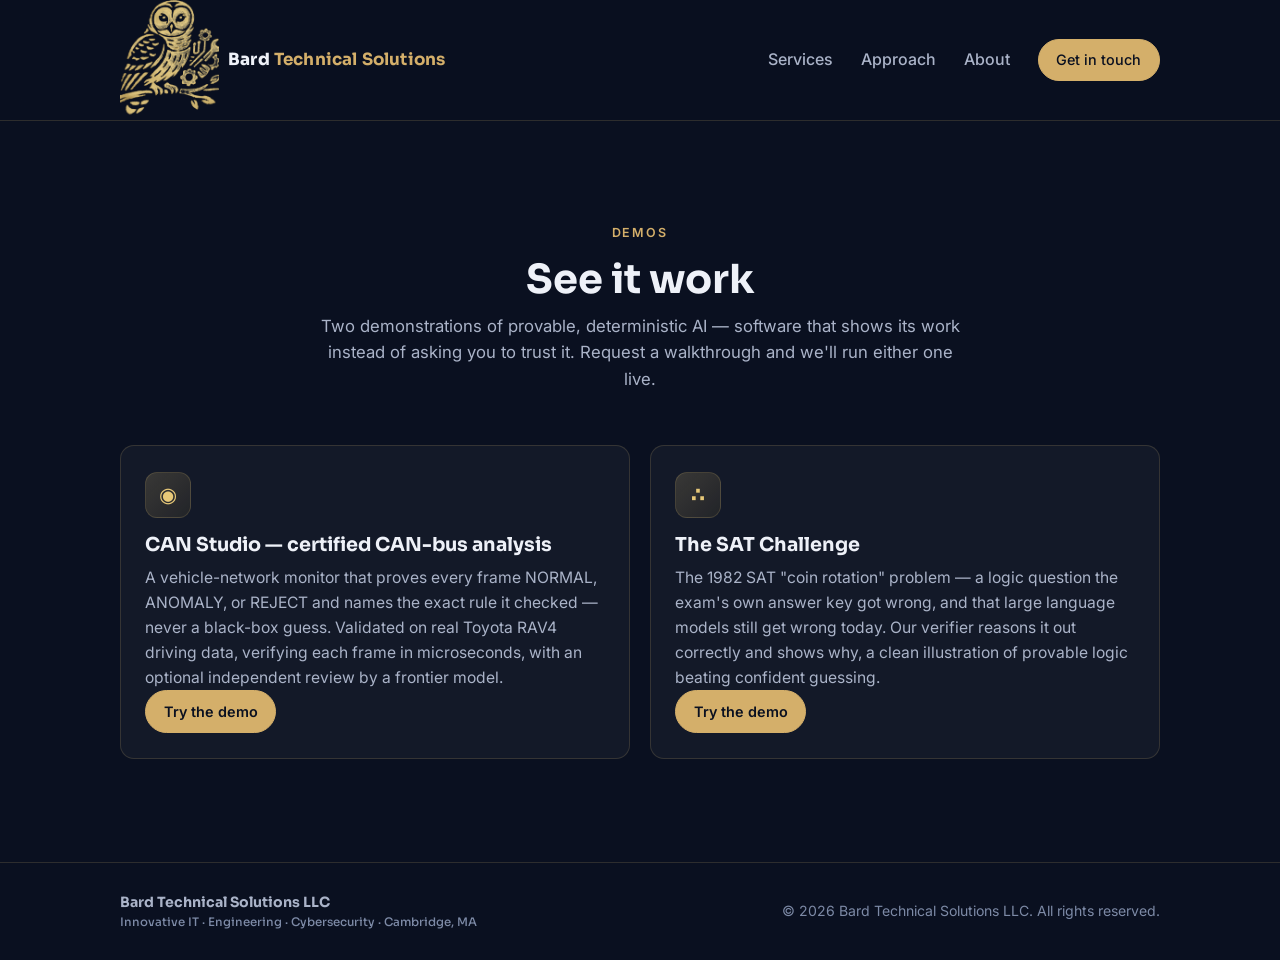
==== demos/index.html @ 3c9eb7fe "Add CAN Studio live-capture demo (v1.3.7) Interactive demos/can/ page rebranded to the main site (na" ====
<!DOCTYPE html>
<html lang="en">
<head>
  <meta charset="UTF-8" />
  <meta name="viewport" content="width=device-width, initial-scale=1.0" />
  <title>Demos — Bard Technical Solutions LLC</title>
  <meta name="description" content="Live demonstrations from Bard Technical Solutions: certified CAN-bus analysis and provable logic that catches what large language models miss." />
  <meta name="theme-color" content="#0b1220" />
  <link rel="icon" href="../assets/favicon.png" type="image/png" />
  <link rel="preconnect" href="https://fonts.googleapis.com" />
  <link rel="preconnect" href="https://fonts.gstatic.com" crossorigin />
  <link
    href="https://fonts.googleapis.com/css2?family=Inter:wght@400;500;600;700;800&family=Sora:wght@600;700;800&display=swap"
    rel="stylesheet"
  />
  <link rel="stylesheet" href="../styles.css" />
</head>
<body>
  <a class="skip-link" href="#main">Skip to content</a>

  <!-- ============ Header / Nav ============ -->
  <header class="site-header" id="top">
    <div class="container nav">
      <a class="brand" href="../" aria-label="Bard Technical Solutions home">
        <img class="brand__mark" src="../assets/owl.png" width="99" height="120" alt="" aria-hidden="true" />
        <span class="brand__text">
          Bard<span class="brand__accent"> Technical Solutions</span>
        </span>
      </a>
      <nav id="nav-menu" class="nav__menu" aria-label="Primary">
        <a href="../#services">Services</a>
        <a href="../#approach">Approach</a>
        <a href="../#about">About</a>
        <a class="btn btn--small" href="../#contact">Get in touch</a>
      </nav>
    </div>
  </header>

  <main id="main">
    <section class="section">
      <div class="container">
        <header class="section__head">
          <p class="eyebrow">Demos</p>
          <h2>See it work</h2>
          <p class="section__sub">
            Two demonstrations of provable, deterministic AI — software that shows its work
            instead of asking you to trust it. Request a walkthrough and we'll run either one live.
          </p>
        </header>

        <div class="grid grid--cards">
          <!-- Demo 1 — CAN Studio -->
          <article class="card card--pillar">
            <div class="card__icon" aria-hidden="true">◉</div>
            <h3>CAN Studio — certified CAN-bus analysis</h3>
            <p>
              A vehicle-network monitor that proves every frame NORMAL, ANOMALY, or REJECT and names
              the exact rule it checked — never a black-box guess. Validated on real Toyota RAV4
              driving data, verifying each frame in microseconds, with an optional independent review
              by a frontier model.
            </p>
            <p><a class="btn btn--small" href="can/">Try the demo</a></p>
          </article>

          <!-- Demo 2 — The SAT Challenge -->
          <article class="card card--pillar">
            <div class="card__icon" aria-hidden="true">∴</div>
            <h3>The SAT Challenge</h3>
            <p>
              The 1982 SAT "coin rotation" problem — a logic question the exam's own answer key got
              wrong, and that large language models still get wrong today. Our verifier reasons it out
              correctly and shows why, a clean illustration of provable logic beating confident
              guessing.
            </p>
            <p><a class="btn btn--small" href="sat/">Try the demo</a></p>
          </article>
        </div>
      </div>
    </section>
  </main>

  <!-- ============ Footer ============ -->
  <footer class="site-footer">
    <div class="container footer">
      <span class="footer__brand">
        Bard Technical Solutions LLC
        <small style="display:block;font-weight:500;color:var(--text-faint);">Innovative IT · Engineering · Cybersecurity · Cambridge, MA</small>
      </span>
      <span class="footer__meta">
        © <span data-year></span> Bard Technical Solutions LLC. All rights reserved.
      </span>
    </div>
  </footer>

  <script src="../main.js"></script>
</body>
</html>
---- styles.css ----
/* ============================================================
   Bard Technical Solutions LLC — landing page styles
   Palette taken from the company business card: deep navy + gold.
   ============================================================ */

:root {
  /* Brand palette */
  --navy-900: #0a1020;
  --navy-800: #0d152b;
  --navy-700: #122046;
  --navy-600: #1a2c5a;
  --gold-300: #e7c878;
  --gold-400: #d4af6a;
  --gold-500: #cda44e;
  --gold-600: #a9842f;

  /* Semantic */
  --bg: var(--navy-900);
  --bg-alt: var(--navy-800);
  --surface: rgba(255, 255, 255, 0.04);
  --surface-hover: rgba(231, 200, 120, 0.08);
  --border: rgba(231, 200, 120, 0.16);
  --accent: var(--gold-400);
  --accent-strong: var(--gold-300);
  --text: #eef1f8;
  --text-muted: #aab3c8;
  --text-faint: #7d8aa6;

  /* Layout */
  --maxw: 1120px;
  --radius: 14px;
  --radius-sm: 10px;
  --shadow: 0 18px 50px rgba(0, 0, 0, 0.45);

  --font-sans: "Inter", system-ui, -apple-system, Segoe UI, Roboto, sans-serif;
  --font-display: "Sora", var(--font-sans);
}

/* ---------- Reset ---------- */
*,
*::before,
*::after { box-sizing: border-box; }

html { scroll-behavior: smooth; }
@media (prefers-reduced-motion: reduce) {
  html { scroll-behavior: auto; }
  * { animation: none !important; transition: none !important; }
}

body {
  margin: 0;
  font-family: var(--font-sans);
  color: var(--text);
  background: var(--bg);
  line-height: 1.6;
  -webkit-font-smoothing: antialiased;
  text-rendering: optimizeLegibility;
}

img { max-width: 100%; display: block; }
h1, h2, h3 { font-family: var(--font-display); line-height: 1.15; margin: 0; }
p { margin: 0; }
a { color: inherit; text-decoration: none; }

/* ---------- Layout helpers ---------- */
.container {
  width: 100%;
  max-width: var(--maxw);
  margin-inline: auto;
  padding-inline: clamp(1.1rem, 4vw, 2.5rem);
}

.section { padding-block: clamp(3.5rem, 8vw, 6.5rem); }
.section--alt { background: var(--bg-alt); }

.section__head {
  max-width: 640px;
  margin: 0 auto clamp(2rem, 5vw, 3.25rem);
  text-align: center;
}
.section__head h2 { font-size: clamp(1.7rem, 3.5vw, 2.5rem); margin-bottom: 0.6rem; }
.section__sub { color: var(--text-muted); font-size: 1.05rem; }

.eyebrow {
  text-transform: uppercase;
  letter-spacing: 0.16em;
  font-size: 0.78rem;
  font-weight: 600;
  color: var(--accent);
  margin-bottom: 0.85rem;
}

/* ---------- Skip link ---------- */
.skip-link {
  position: absolute;
  left: -999px;
  top: 0;
  background: var(--accent);
  color: var(--navy-900);
  padding: 0.6rem 1rem;
  border-radius: 0 0 var(--radius-sm) 0;
  font-weight: 600;
  z-index: 200;
}
.skip-link:focus { left: 0; }

/* ---------- Buttons ---------- */
.btn {
  --btn-bg: var(--accent);
  --btn-fg: var(--navy-900);
  display: inline-flex;
  align-items: center;
  justify-content: center;
  gap: 0.5rem;
  background: var(--btn-bg);
  color: var(--btn-fg);
  font-weight: 600;
  font-size: 0.98rem;
  padding: 0.8rem 1.5rem;
  border-radius: 999px;
  border: 1.5px solid var(--btn-bg);
  cursor: pointer;
  transition: transform 0.15s ease, box-shadow 0.15s ease, background 0.15s ease;
}
.btn:hover { transform: translateY(-2px); box-shadow: 0 10px 26px rgba(212, 175, 106, 0.28); }
.btn:focus-visible { outline: 3px solid var(--accent-strong); outline-offset: 3px; }

.btn--ghost {
  --btn-bg: transparent;
  --btn-fg: var(--text);
  border-color: var(--border);
}
.btn--ghost:hover { background: var(--surface-hover); box-shadow: none; border-color: var(--accent); }

.btn--small { padding: 0.55rem 1.1rem; font-size: 0.9rem; }
.btn--lg { padding: 0.95rem 2rem; font-size: 1.05rem; }

/* ---------- Splash (featured links) ---------- */
.splash {
  position: relative;
  padding-block: clamp(2.5rem, 6vw, 4rem);
  text-align: center;
  background:
    radial-gradient(900px 400px at 50% -20%, rgba(212, 175, 106, 0.16), transparent 60%),
    linear-gradient(180deg, var(--navy-800), var(--navy-900));
  border-bottom: 1px solid var(--border);
}
.splash__title {
  font-size: clamp(1.6rem, 4vw, 2.4rem);
  margin-bottom: clamp(1.5rem, 4vw, 2.25rem);
}
.splash__grid {
  display: grid;
  gap: 1.1rem;
  grid-template-columns: repeat(auto-fit, minmax(240px, 1fr));
  text-align: left;
}
.splash__card {
  display: flex;
  flex-direction: column;
  gap: 0.5rem;
  padding: 1.5rem 1.4rem;
  background: var(--surface);
  border: 1px solid var(--border);
  border-radius: var(--radius);
  transition: transform 0.18s ease, border-color 0.18s ease, background 0.18s ease;
}
.splash__card:hover { transform: translateY(-4px); border-color: var(--accent); background: var(--surface-hover); }
.splash__card:focus-visible { outline: 3px solid var(--accent-strong); outline-offset: 3px; }
.splash__icon { font-size: 1.6rem; line-height: 1; }
.splash__card h3 { font-size: 1.15rem; }
.splash__card p { color: var(--text-muted); font-size: 0.95rem; flex: 1; }
.splash__cta { margin-top: 0.35rem; font-weight: 700; color: var(--accent-strong); }

/* ---------- Header / Nav ---------- */
.site-header {
  position: sticky;
  top: 0;
  z-index: 100;
  background: rgba(10, 16, 32, 0.82);
  backdrop-filter: blur(12px);
  border-bottom: 1px solid var(--border);
}
.nav {
  display: flex;
  align-items: center;
  justify-content: space-between;
  min-height: 68px;
}
.brand { display: inline-flex; align-items: center; gap: 0.6rem; }
.brand__mark { width: auto; height: 120px; }
.brand__text { font-family: var(--font-display); font-weight: 800; font-size: 1.05rem; letter-spacing: 0.01em; }
.brand__accent { color: var(--accent); font-weight: 700; }

.nav__menu { display: flex; align-items: center; gap: 1.75rem; }
.nav__menu a { font-weight: 500; color: var(--text-muted); transition: color 0.15s ease; }
.nav__menu a:hover { color: var(--text); }
.nav__menu a.btn { color: var(--navy-900); }

.nav__toggle {
  display: none;
  flex-direction: column;
  justify-content: center;
  gap: 5px;
  width: 44px;
  height: 44px;
  background: none;
  border: 1px solid var(--border);
  border-radius: 10px;
  cursor: pointer;
}
.nav__toggle span {
  width: 20px;
  height: 2px;
  background: var(--text);
  margin-inline: auto;
  transition: transform 0.2s ease, opacity 0.2s ease;
}
.nav__toggle[aria-expanded="true"] span:nth-child(1) { transform: translateY(7px) rotate(45deg); }
.nav__toggle[aria-expanded="true"] span:nth-child(2) { opacity: 0; }
.nav__toggle[aria-expanded="true"] span:nth-child(3) { transform: translateY(-7px) rotate(-45deg); }

/* ---------- Hero ---------- */
.hero {
  position: relative;
  overflow: hidden;
  padding-block: clamp(4rem, 11vw, 8rem);
  background:
    radial-gradient(1100px 520px at 78% -10%, rgba(212, 175, 106, 0.14), transparent 60%),
    linear-gradient(180deg, var(--navy-800), var(--navy-900));
}
.hero__inner { position: relative; z-index: 2; max-width: 760px; }
.hero__title {
  font-size: clamp(2.3rem, 6vw, 4.1rem);
  letter-spacing: -0.02em;
  margin-bottom: 1.25rem;
}
.hero__lede {
  font-size: clamp(1.05rem, 2vw, 1.3rem);
  color: var(--text-muted);
  max-width: 60ch;
  margin-bottom: 2rem;
}
.hero__cta { display: flex; flex-wrap: wrap; gap: 0.9rem; margin-bottom: 2.75rem; }

.hero__stats {
  display: flex;
  flex-wrap: wrap;
  gap: clamp(1.25rem, 5vw, 3rem);
  list-style: none;
  margin: 0;
  padding: 1.5rem 0 0;
  border-top: 1px solid var(--border);
}
.hero__stats li { display: flex; flex-direction: column; }
.hero__stats strong { font-family: var(--font-display); font-size: 1.15rem; color: var(--accent-strong); }
.hero__stats span { color: var(--text-faint); font-size: 0.92rem; }

.hero__glow {
  position: absolute;
  right: -10%;
  top: -20%;
  width: 520px;
  height: 520px;
  background: radial-gradient(circle, rgba(212, 175, 106, 0.18), transparent 70%);
  filter: blur(20px);
  z-index: 1;
  pointer-events: none;
}

/* ---------- Grid / Cards ---------- */
.grid { display: grid; gap: 1.25rem; }
.grid--cards { grid-template-columns: repeat(auto-fit, minmax(250px, 1fr)); }
.grid--secondary { margin-top: 1.25rem; grid-template-columns: repeat(auto-fit, minmax(220px, 1fr)); }

.card {
  background: var(--surface);
  border: 1px solid var(--border);
  border-radius: var(--radius);
  padding: 1.6rem 1.5rem;
  transition: transform 0.18s ease, border-color 0.18s ease, background 0.18s ease;
}
.card:hover { transform: translateY(-4px); border-color: var(--accent); background: var(--surface-hover); }
.card h3 { font-size: 1.2rem; margin-bottom: 0.55rem; }
.card p { color: var(--text-muted); font-size: 0.98rem; }

.card__icon {
  display: inline-flex;
  align-items: center;
  justify-content: center;
  width: 46px;
  height: 46px;
  margin-bottom: 1rem;
  border-radius: 12px;
  background: linear-gradient(135deg, rgba(231, 200, 120, 0.18), rgba(169, 132, 47, 0.1));
  border: 1px solid var(--border);
  color: var(--accent-strong);
  font-size: 1.3rem;
  font-weight: 700;
}
.card--soft { padding: 1.3rem 1.4rem; background: transparent; }
.card--soft h3 { font-size: 1.05rem; }
.card--soft p { font-size: 0.92rem; }

/* ---------- Steps / Approach ---------- */
.steps {
  list-style: none;
  margin: 0;
  padding: 0;
  display: grid;
  gap: 1.25rem;
  grid-template-columns: repeat(auto-fit, minmax(220px, 1fr));
  counter-reset: step;
}
.step {
  position: relative;
  padding: 1.6rem 1.5rem;
  background: var(--surface);
  border: 1px solid var(--border);
  border-radius: var(--radius);
}
.step__num {
  font-family: var(--font-display);
  font-size: 1.6rem;
  font-weight: 800;
  color: var(--accent);
  opacity: 0.85;
}
.step h3 { margin: 0.5rem 0 0.4rem; font-size: 1.15rem; }
.step p { color: var(--text-muted); font-size: 0.96rem; }

/* ---------- About ---------- */
.about {
  display: grid;
  gap: clamp(1.75rem, 5vw, 3.5rem);
  grid-template-columns: 1.2fr 1fr;
  align-items: start;
}
.about__text h2 { font-size: clamp(1.7rem, 3.5vw, 2.4rem); margin: 0.4rem 0 1rem; }
.about__text p { color: var(--text-muted); margin-bottom: 1rem; }
.about__values { list-style: none; margin: 0; padding: 0; display: grid; gap: 0.9rem; }
.about__values li {
  padding: 1rem 1.2rem;
  background: var(--surface);
  border: 1px solid var(--border);
  border-left: 3px solid var(--accent);
  border-radius: var(--radius-sm);
  color: var(--text-muted);
  font-size: 0.97rem;
}
.about__values strong { color: var(--text); }

/* ---------- CTA ---------- */
.section--cta {
  background:
    radial-gradient(700px 320px at 50% 0%, rgba(212, 175, 106, 0.12), transparent 65%),
    var(--bg-alt);
}
.cta { text-align: center; max-width: 620px; margin-inline: auto; }
.cta h2 { font-size: clamp(1.9rem, 4vw, 2.8rem); margin-bottom: 0.75rem; }
.cta > p { color: var(--text-muted); font-size: 1.08rem; margin-bottom: 1.75rem; }
.cta__actions { display: flex; flex-wrap: wrap; gap: 0.9rem; justify-content: center; }
.cta__fineprint { margin-top: 1.5rem; color: var(--text-faint); font-size: 0.9rem; }

/* ---------- Footer ---------- */
.site-footer { border-top: 1px solid var(--border); background: var(--navy-900); }
.footer {
  display: flex;
  flex-wrap: wrap;
  align-items: center;
  justify-content: space-between;
  gap: 0.75rem;
  padding-block: 1.75rem;
  font-size: 0.88rem;
  color: var(--text-faint);
}
.footer__brand { font-family: var(--font-display); font-weight: 700; color: var(--text-muted); }
.footer__version { font-variant-numeric: tabular-nums; }

/* ---------- Responsive nav ---------- */
@media (max-width: 760px) {
  .nav__toggle { display: flex; }
  .nav__menu {
    position: absolute;
    top: 68px;
    left: 0;
    right: 0;
    flex-direction: column;
    align-items: stretch;
    gap: 0.25rem;
    padding: 1rem clamp(1.1rem, 4vw, 2.5rem) 1.5rem;
    background: var(--navy-800);
    border-bottom: 1px solid var(--border);
    transform: translateY(-12px);
    opacity: 0;
    pointer-events: none;
    transition: transform 0.2s ease, opacity 0.2s ease;
  }
  .nav__menu[data-open="true"] { transform: translateY(0); opacity: 1; pointer-events: auto; }
  .nav__menu a { padding: 0.7rem 0.25rem; }
  .nav__menu a.btn { margin-top: 0.5rem; text-align: center; }
  .about { grid-template-columns: 1fr; }
}
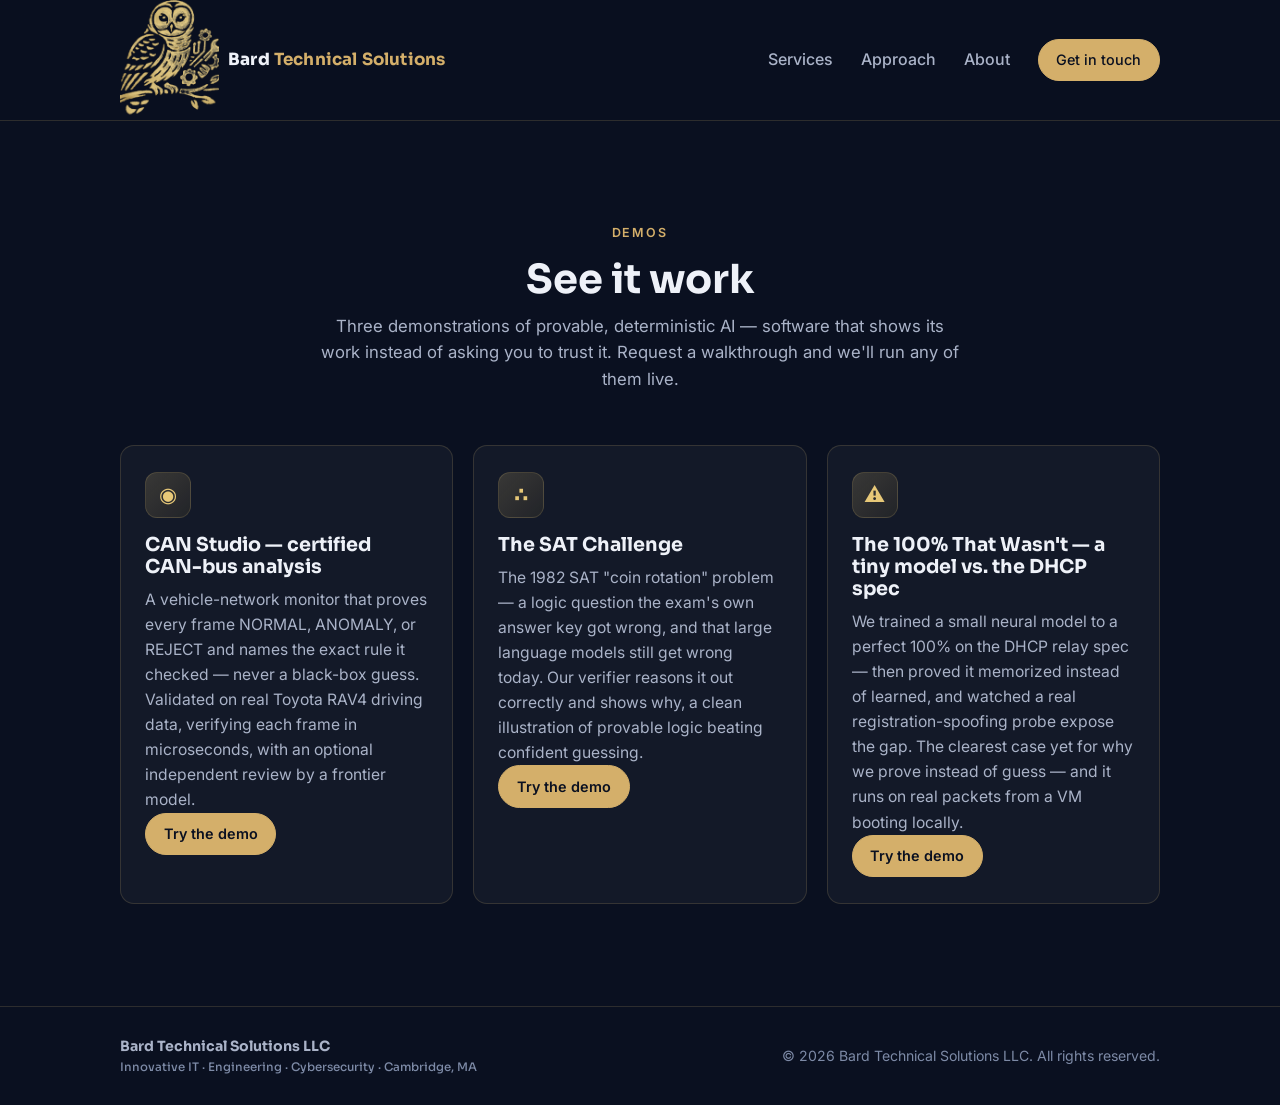
==== commit 2ba6e7c2: "Add third demo: DHCP relay — "The 100% That Wasn't" A tiny model trained to 100% on the DHCP relay s" ====
--- a/demos/index.html
+++ b/demos/index.html
@@ -43,8 +43,8 @@
           <p class="eyebrow">Demos</p>
           <h2>See it work</h2>
           <p class="section__sub">
-            Two demonstrations of provable, deterministic AI — software that shows its work
-            instead of asking you to trust it. Request a walkthrough and we'll run either one live.
+            Three demonstrations of provable, deterministic AI — software that shows its work
+            instead of asking you to trust it. Request a walkthrough and we'll run any of them live.
           </p>
         </header>
 
@@ -74,6 +74,19 @@
             </p>
             <p><a class="btn btn--small" href="sat/">Try the demo</a></p>
           </article>
+
+          <!-- Demo 3 — The 100% That Wasn't -->
+          <article class="card card--pillar">
+            <div class="card__icon" aria-hidden="true">⚠</div>
+            <h3>The 100% That Wasn't — a tiny model vs. the DHCP spec</h3>
+            <p>
+              We trained a small neural model to a perfect 100% on the DHCP relay spec — then proved
+              it memorized instead of learned, and watched a real registration-spoofing probe expose
+              the gap. The clearest case yet for why we prove instead of guess — and it runs on real
+              packets from a VM booting locally.
+            </p>
+            <p><a class="btn btn--small" href="dhcp/">Try the demo</a></p>
+          </article>
         </div>
       </div>
     </section>
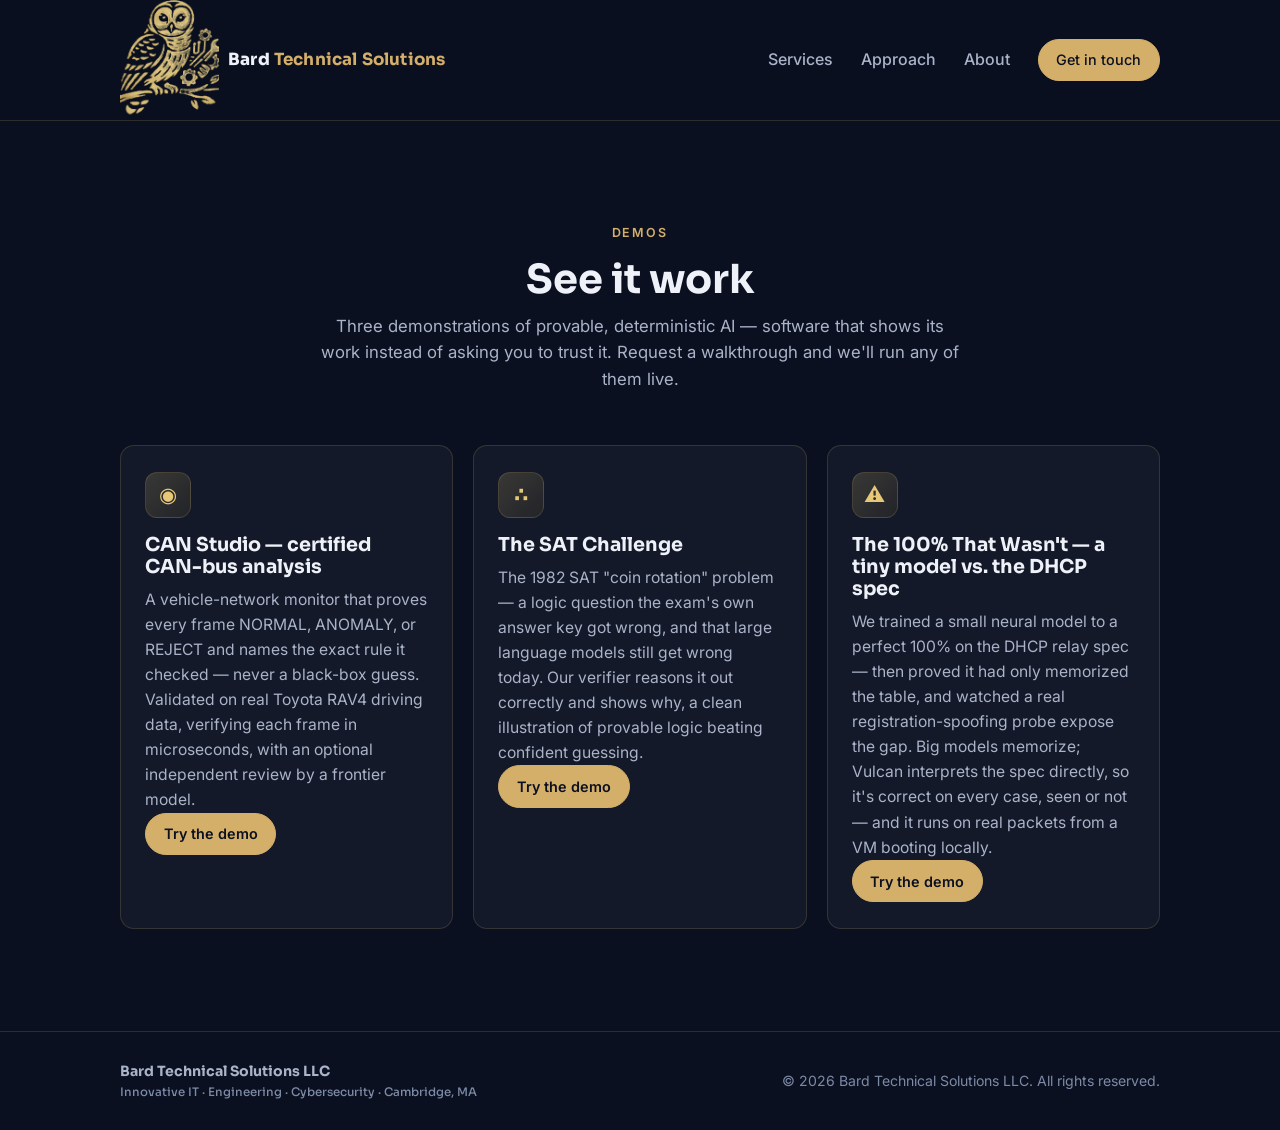
==== commit 1253e2a5: "fix(demos): reframe DHCP demo copy — big models memorize, Vulcan learns "Proved it memorized instead" ====
--- a/demos/index.html
+++ b/demos/index.html
@@ -81,9 +81,9 @@
             <h3>The 100% That Wasn't — a tiny model vs. the DHCP spec</h3>
             <p>
               We trained a small neural model to a perfect 100% on the DHCP relay spec — then proved
-              it memorized instead of learned, and watched a real registration-spoofing probe expose
-              the gap. The clearest case yet for why we prove instead of guess — and it runs on real
-              packets from a VM booting locally.
+              it had only memorized the table, and watched a real registration-spoofing probe expose
+              the gap. Big models memorize; Vulcan interprets the spec directly, so it's correct on
+              every case, seen or not — and it runs on real packets from a VM booting locally.
             </p>
             <p><a class="btn btn--small" href="dhcp/">Try the demo</a></p>
           </article>
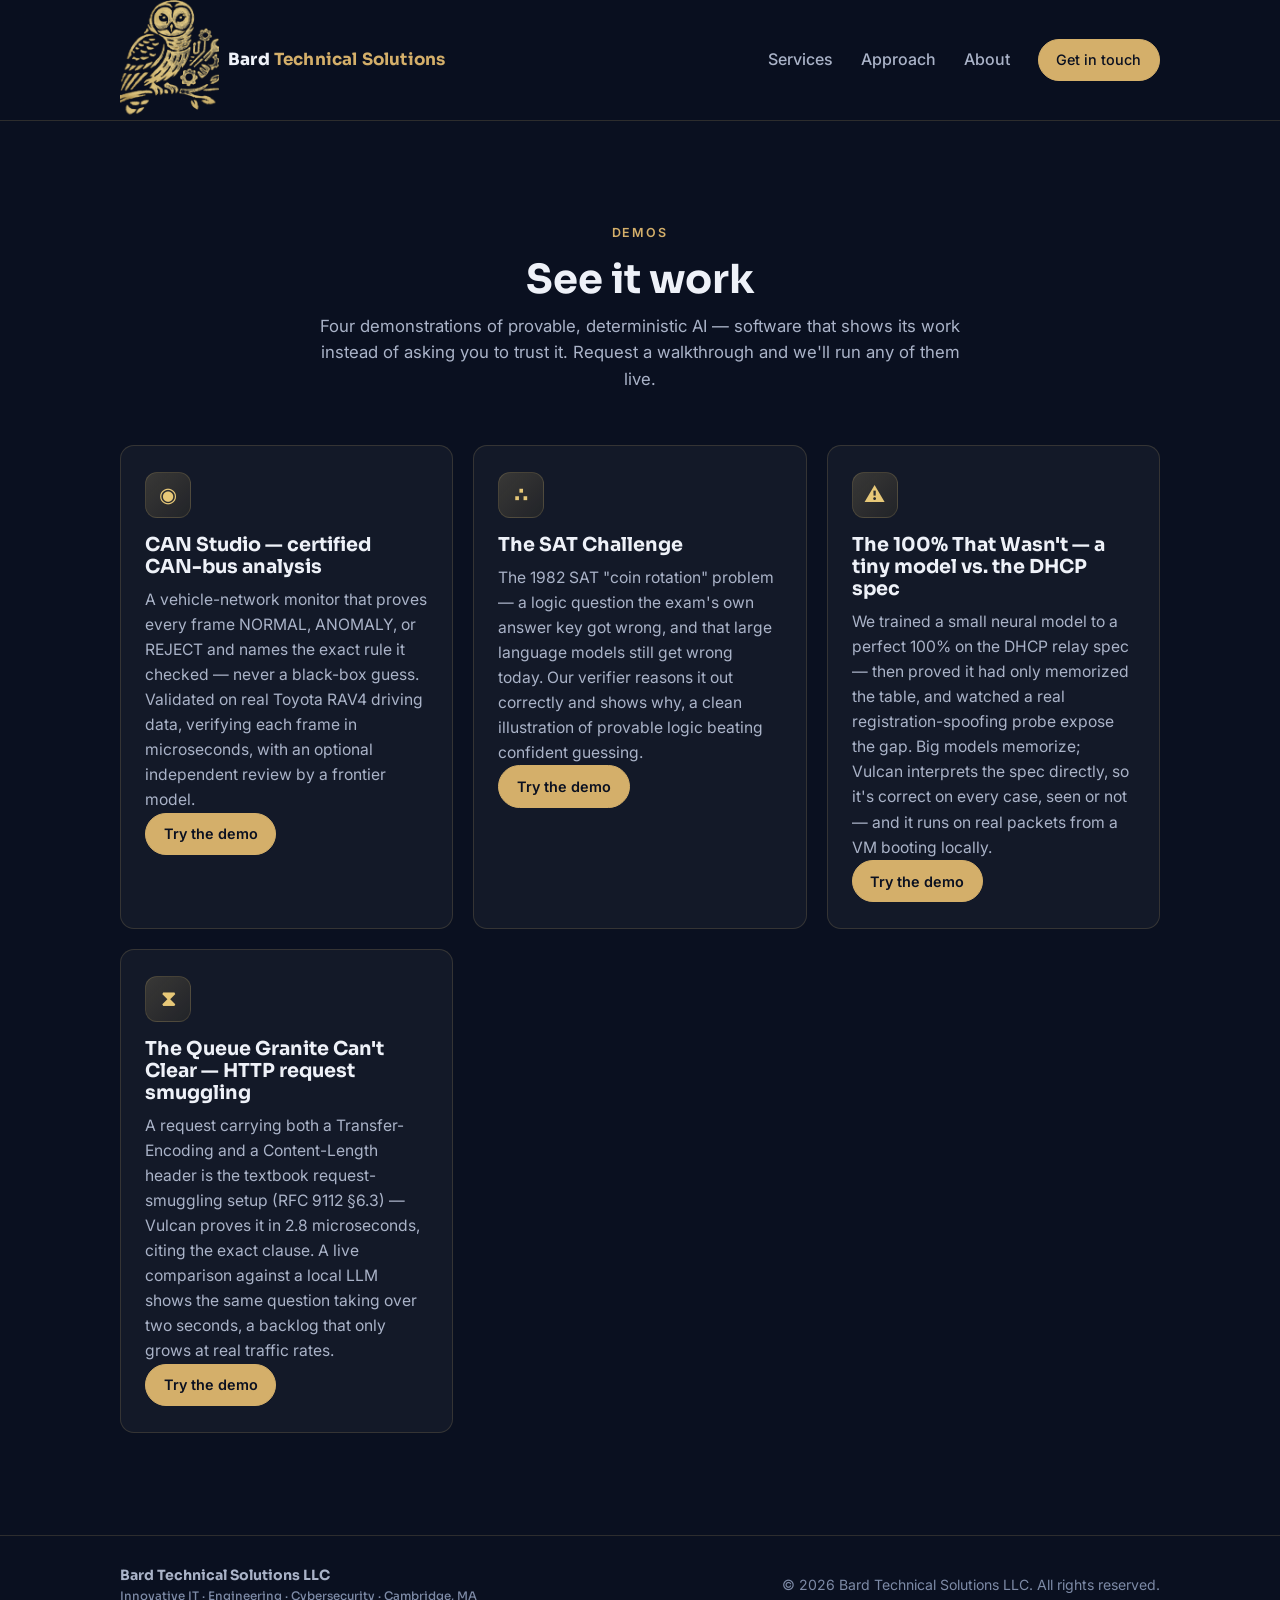
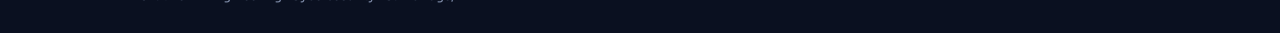
==== commit 18a3da6c: "feat(demos): add HTTP request-smuggling demo — The Queue Granite Can't Clear (v1.3.12) Scripted repl" ====
--- a/demos/index.html
+++ b/demos/index.html
@@ -43,7 +43,7 @@
           <p class="eyebrow">Demos</p>
           <h2>See it work</h2>
           <p class="section__sub">
-            Three demonstrations of provable, deterministic AI — software that shows its work
+            Four demonstrations of provable, deterministic AI — software that shows its work
             instead of asking you to trust it. Request a walkthrough and we'll run any of them live.
           </p>
         </header>
@@ -87,6 +87,19 @@
             </p>
             <p><a class="btn btn--small" href="dhcp/">Try the demo</a></p>
           </article>
+
+          <!-- Demo 4 — HTTP request smuggling -->
+          <article class="card card--pillar">
+            <div class="card__icon" aria-hidden="true">⧗</div>
+            <h3>The Queue Granite Can't Clear — HTTP request smuggling</h3>
+            <p>
+              A request carrying both a Transfer-Encoding and a Content-Length header is the textbook
+              request-smuggling setup (RFC 9112 §6.3) — Vulcan proves it in 2.8 microseconds, citing the
+              exact clause. A live comparison against a local LLM shows the same question taking over two
+              seconds, a backlog that only grows at real traffic rates.
+            </p>
+            <p><a class="btn btn--small" href="http11/">Try the demo</a></p>
+          </article>
         </div>
       </div>
     </section>
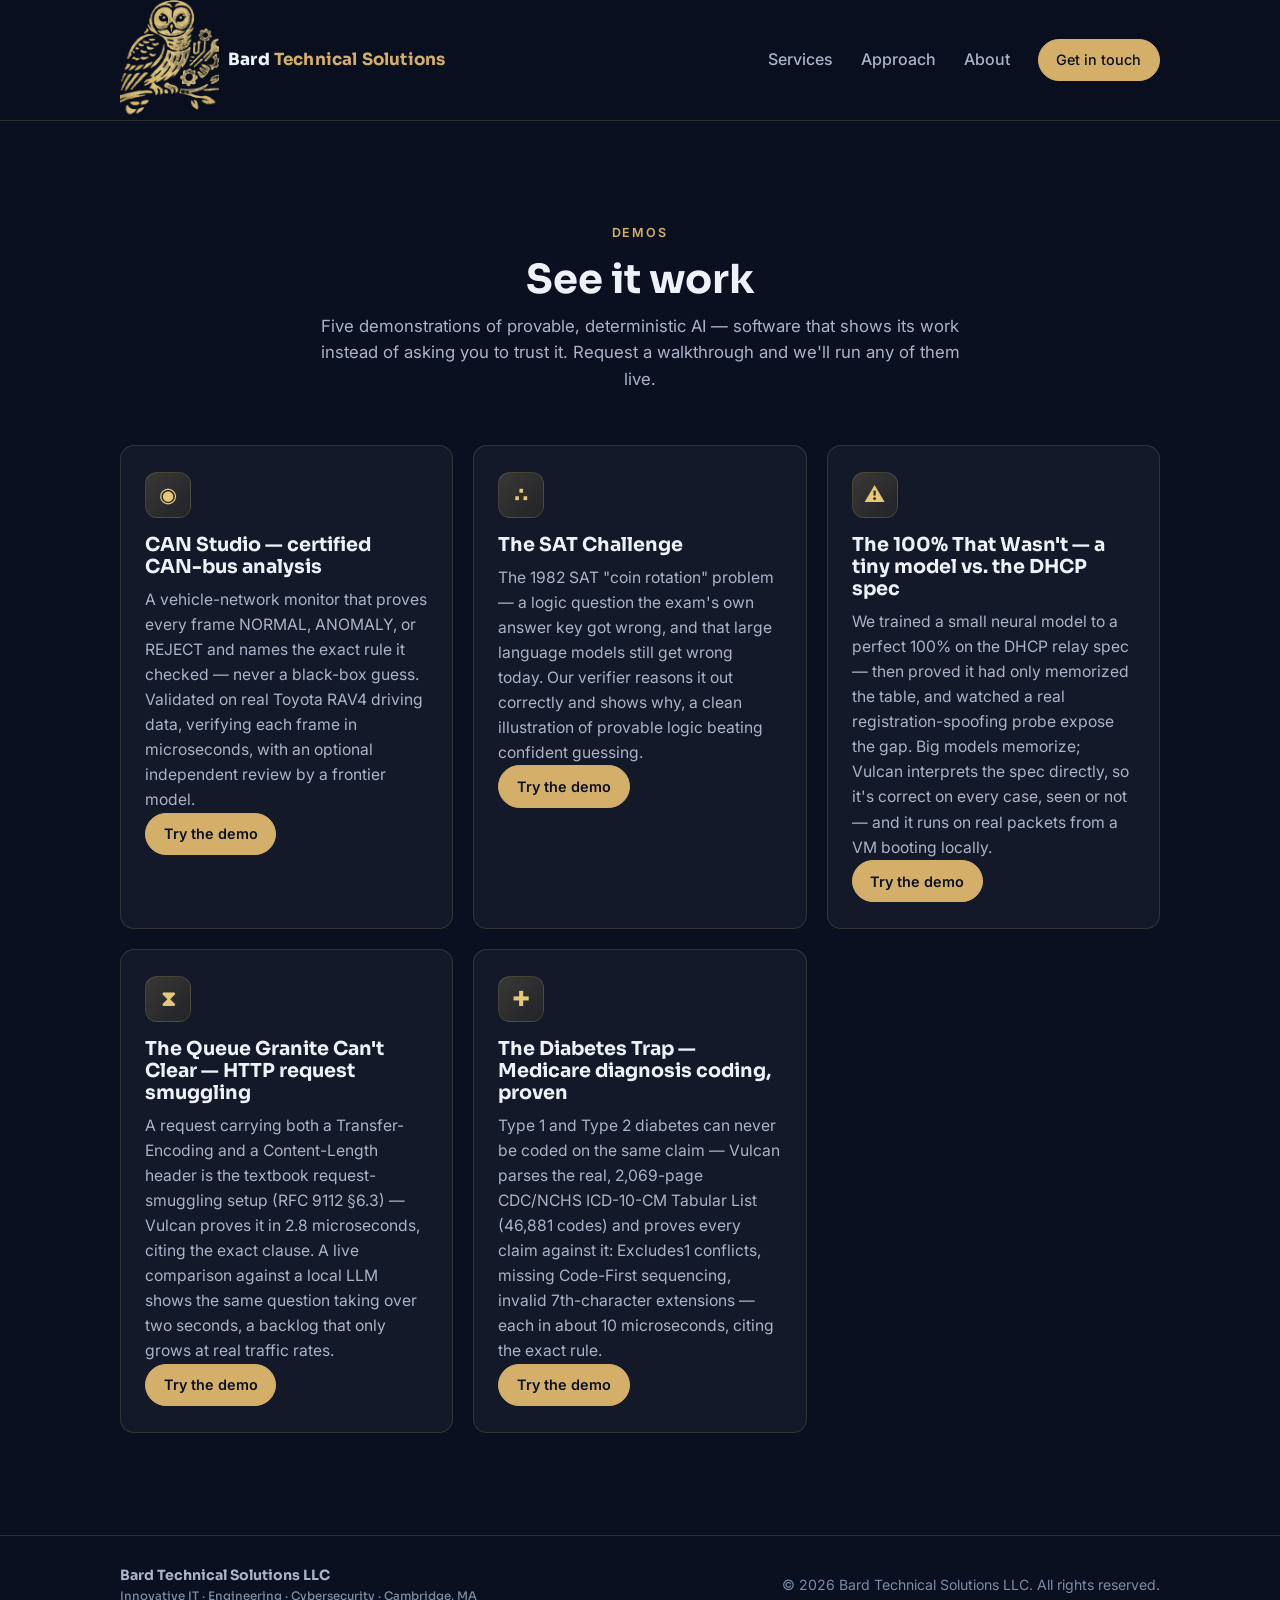
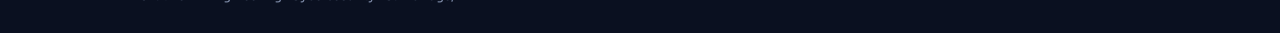
==== commit d1308b63: "feat(demos): 5th demo — ICD-10-CM claim conformance ("The Diabetes Trap") — v1.3.13 Vulcan proves Me" ====
--- a/demos/index.html
+++ b/demos/index.html
@@ -43,7 +43,7 @@
           <p class="eyebrow">Demos</p>
           <h2>See it work</h2>
           <p class="section__sub">
-            Four demonstrations of provable, deterministic AI — software that shows its work
+            Five demonstrations of provable, deterministic AI — software that shows its work
             instead of asking you to trust it. Request a walkthrough and we'll run any of them live.
           </p>
         </header>
@@ -100,6 +100,19 @@
             </p>
             <p><a class="btn btn--small" href="http11/">Try the demo</a></p>
           </article>
+
+          <!-- Demo 5 — ICD-10-CM claim conformance -->
+          <article class="card card--pillar">
+            <div class="card__icon" aria-hidden="true">✚</div>
+            <h3>The Diabetes Trap — Medicare diagnosis coding, proven</h3>
+            <p>
+              Type 1 and Type 2 diabetes can never be coded on the same claim — Vulcan parses the
+              real, 2,069-page CDC/NCHS ICD-10-CM Tabular List (46,881 codes) and proves every claim
+              against it: Excludes1 conflicts, missing Code-First sequencing, invalid 7th-character
+              extensions — each in about 10 microseconds, citing the exact rule.
+            </p>
+            <p><a class="btn btn--small" href="icd10cm/">Try the demo</a></p>
+          </article>
         </div>
       </div>
     </section>
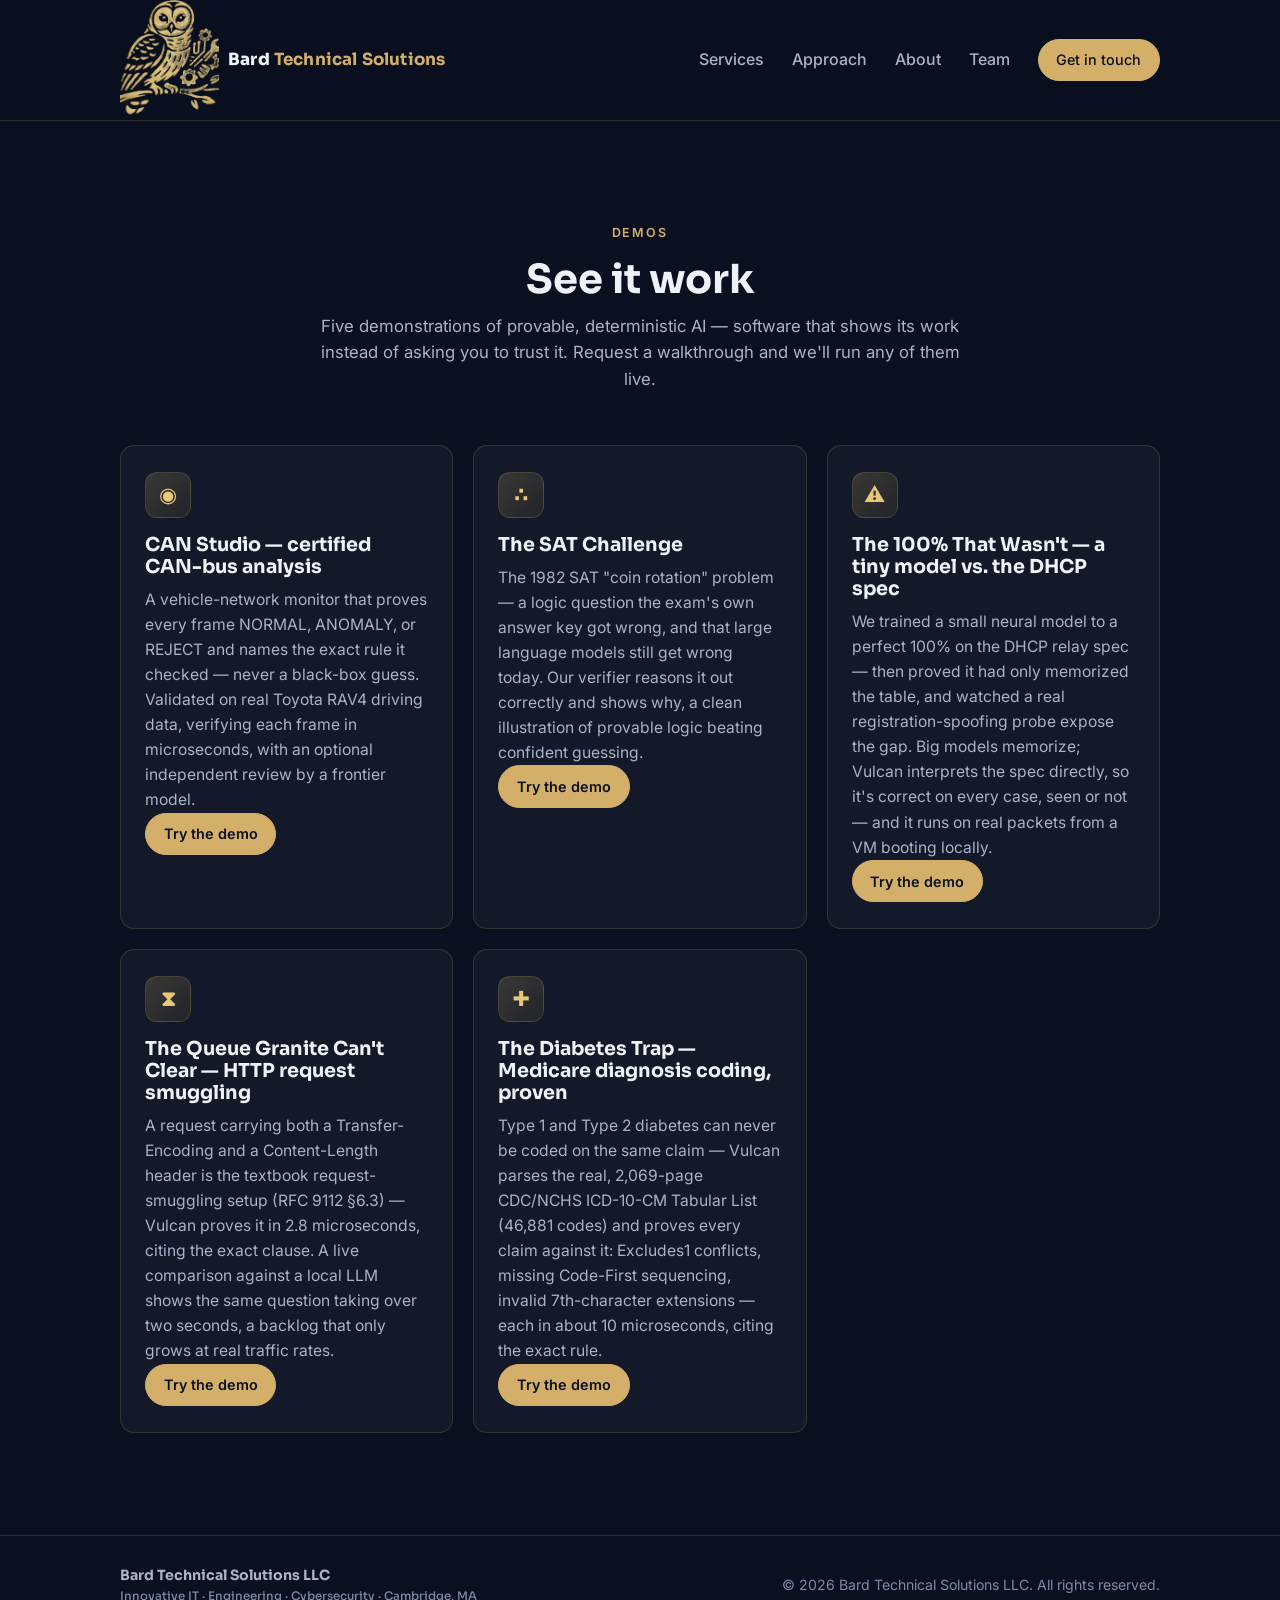
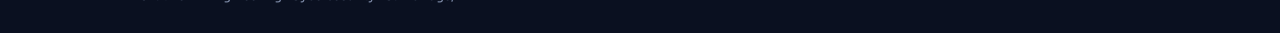
==== commit a84321f8: "nav: add Team link to primary site nav — v1.3.18 Team was only reachable via a buried "Meet the team" ====
--- a/demos/index.html
+++ b/demos/index.html
@@ -31,6 +31,7 @@
         <a href="../#services">Services</a>
         <a href="../#approach">Approach</a>
         <a href="../#about">About</a>
+        <a href="../team.html">Team</a>
         <a class="btn btn--small" href="../#contact">Get in touch</a>
       </nav>
     </div>
--- a/styles.css
+++ b/styles.css
@@ -283,6 +283,7 @@
 .card:hover { transform: translateY(-4px); border-color: var(--accent); background: var(--surface-hover); }
 .card h3 { font-size: 1.2rem; margin-bottom: 0.55rem; }
 .card p { color: var(--text-muted); font-size: 0.98rem; }
+.card__role { color: var(--accent); font-size: 0.85rem; letter-spacing: 0.04em; text-transform: uppercase; margin-bottom: 0.6rem; }
 
 .card__icon {
   display: inline-flex;
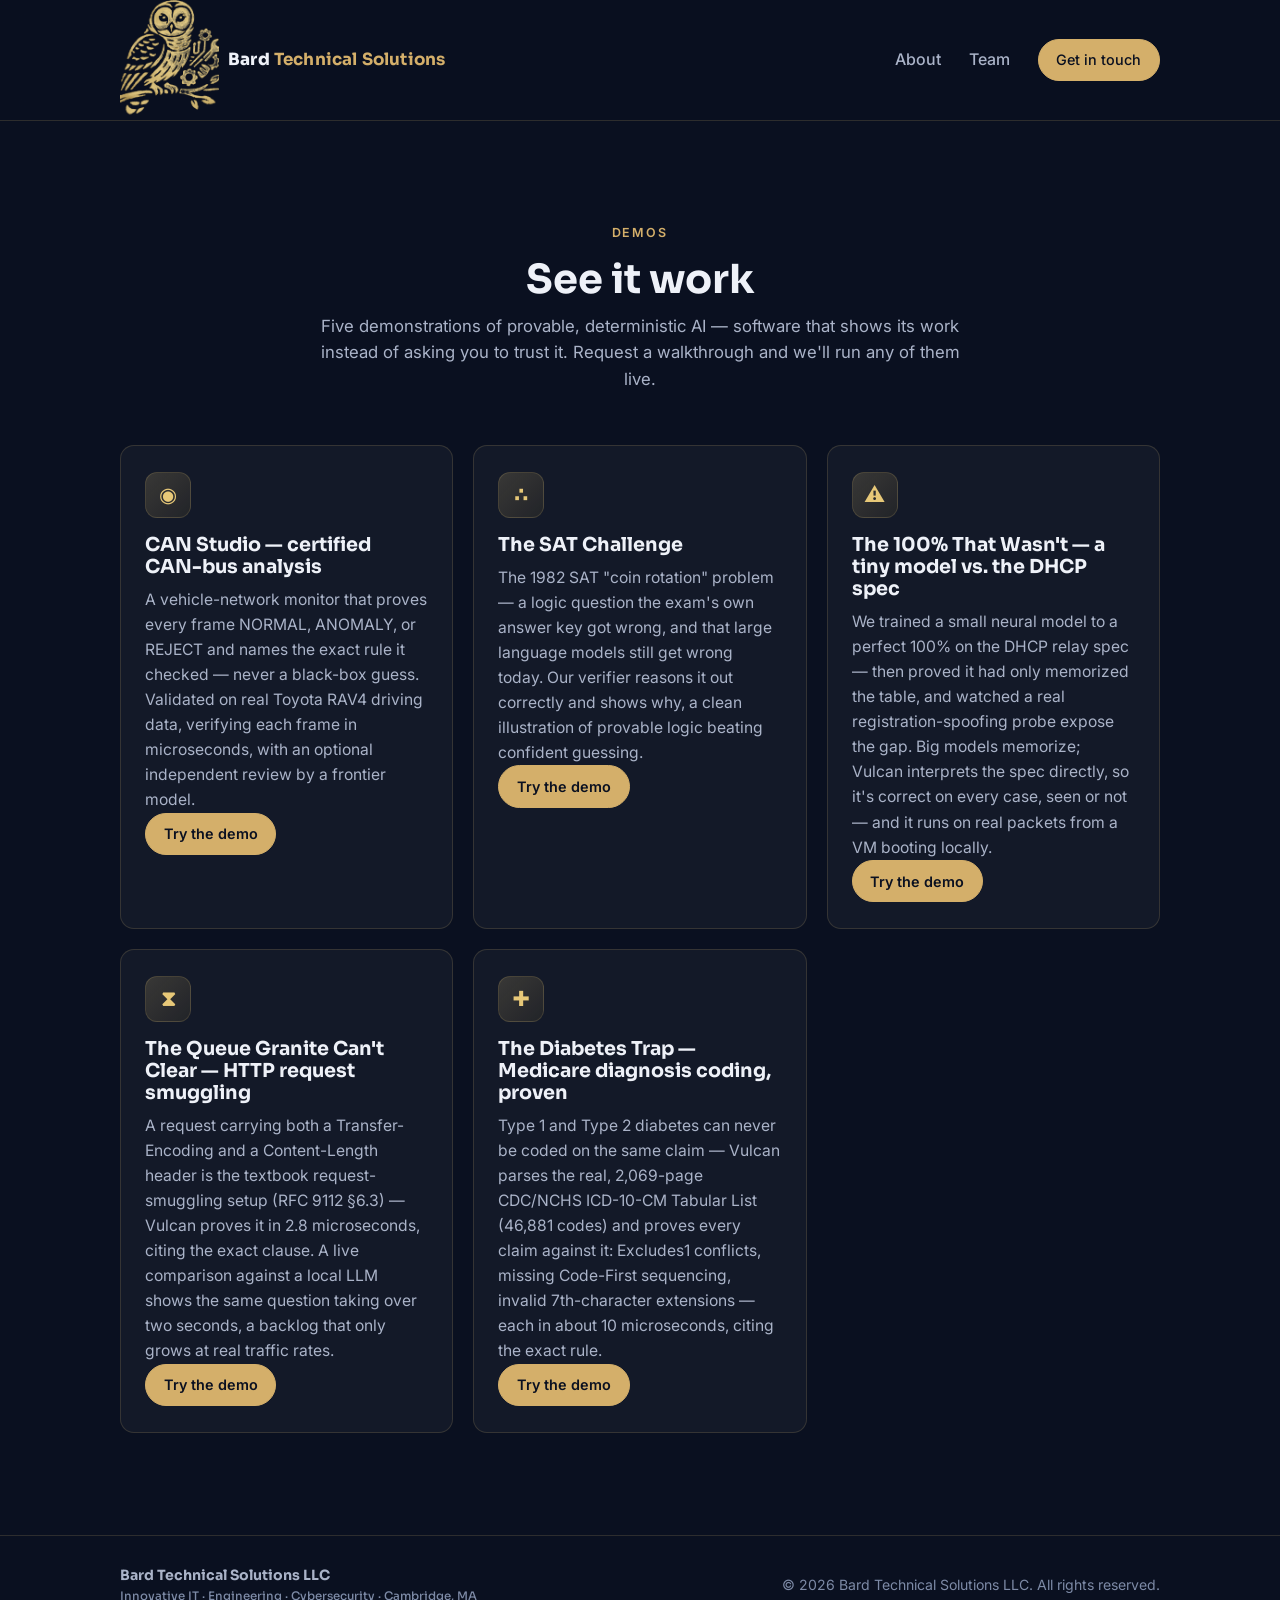
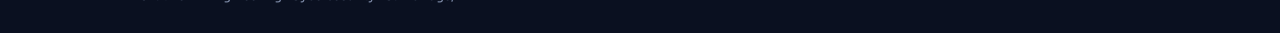
==== commit 8ca2d768: "site: drop Services and Approach from the nav (v1.3.35) Removed both tabs from every page that carri" ====
--- a/demos/index.html
+++ b/demos/index.html
@@ -28,8 +28,6 @@
         </span>
       </a>
       <nav id="nav-menu" class="nav__menu" aria-label="Primary">
-        <a href="../#services">Services</a>
-        <a href="../#approach">Approach</a>
         <a href="../#about">About</a>
         <a href="../team.html">Team</a>
         <a class="btn btn--small" href="../#contact">Get in touch</a>
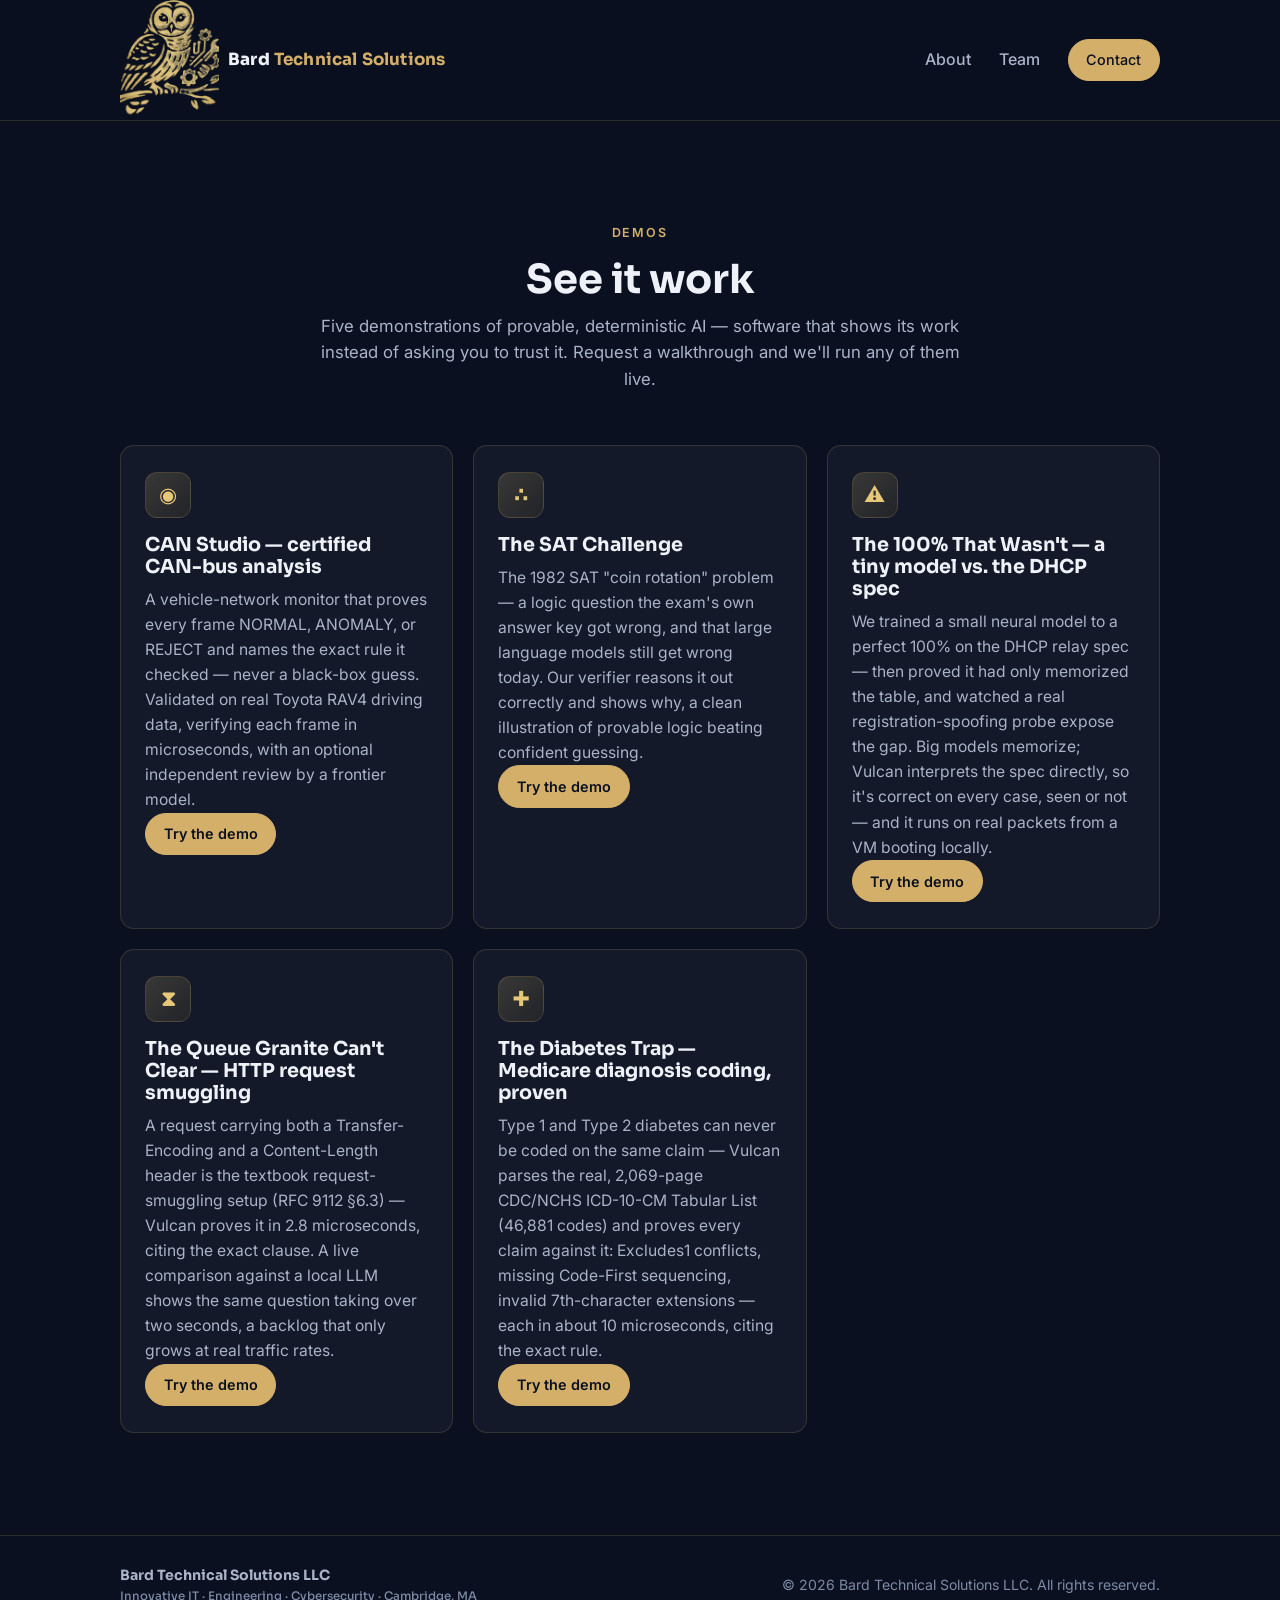
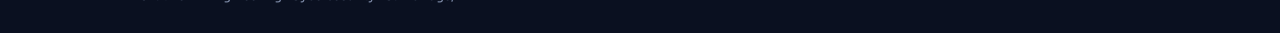
==== commit a3b3bfe7: "site: nav button reads Contact, not Get in touch (v1.3.36)" ====
--- a/demos/index.html
+++ b/demos/index.html
@@ -30,7 +30,7 @@
       <nav id="nav-menu" class="nav__menu" aria-label="Primary">
         <a href="../#about">About</a>
         <a href="../team.html">Team</a>
-        <a class="btn btn--small" href="../#contact">Get in touch</a>
+        <a class="btn btn--small" href="../#contact">Contact</a>
       </nav>
     </div>
   </header>
